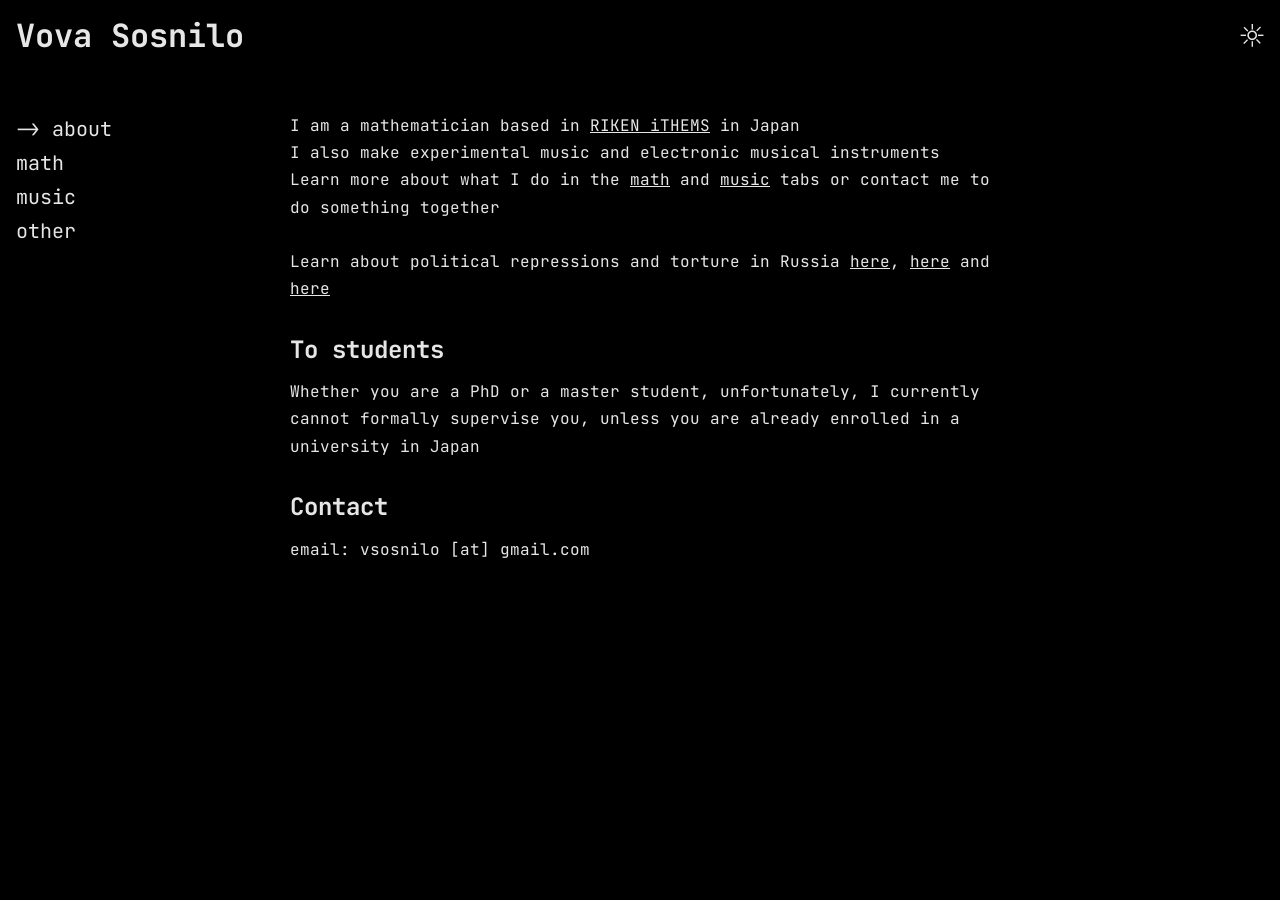
==== index.html @ 03378dba "Updated website" ====
<!doctype html>
<html lang="en">
<head>
  <meta charset="utf-8">
  <meta name="viewport" content="width=device-width, initial-scale=1">
  <title>Minimal Website</title>
  <link rel="preconnect" href="https://fonts.googleapis.com">
  <link rel="preconnect" href="https://fonts.gstatic.com" crossorigin>
  <link href="https://fonts.googleapis.com/css2?family=JetBrains+Mono:wght@400;700&display=swap" rel="stylesheet">
  <link rel="stylesheet" href="style.css">
  <script>
    try {
      if (localStorage.getItem("theme") === "light") document.documentElement.classList.add("light");
    } catch (e) {}
  </script>
</head>
<body>
  <header id="site-header">
    <h1 id="site-title">Vova Sosnilo</h1>
    <h2><a href="index.html" aria-current="page">-&gt; about</a></h2>
    <h2><a href="math.html">math</a></h2>
    <h2><a href="music.html">music</a></h2>
    <h2><a href="other.html">other</a></h2>
  </header>
  <button id="theme-toggle" type="button" aria-label="Switch to light mode">☼</button>
  <main>
    <!--h2>About</h2-->
    <p>
      I am a mathematician based in <a href="https://ithems.riken.jp/">RIKEN iTHEMS</a> in Japan
      <br>
      I also make experimental music and electronic musical instruments
      <br>
      Learn more about what I do in the <a href="Math.html">math</a> and <a href="Music.html">music</a> tabs or contact me to do something together 
    </p>
    <p>
      Learn about political repressions and torture in Russia <a href="https://docs.google.com/document/d/12ydLfhOT-1nquaW8K4c5-tHAicD6x01sXM4xNtuxARg/">here</a>, <a href="https://theins.ru/news/292218">here</a> and <a href="https://ovd.info/en/russia-repressions-db">here</a>
    </p>
    <br>

    <h2>To students</h2>
    <p>
      Whether you are a PhD or a master student, unfortunately, I currently cannot formally supervise you, unless you are already enrolled in a university in Japan
    </p>
    <br>

    <h2>Contact</h2>
    <p>
      email: vsosnilo [at] gmail.com
    </p>
    <br>
  </main>
  <script>
    const toggle = document.getElementById("theme-toggle");
    function showIcon(light) {
      toggle.textContent = light ? "☾" : "☼";
      toggle.setAttribute("aria-label", light ? "Switch to dark mode" : "Switch to light mode");
    }
    showIcon(document.documentElement.classList.contains("light"));
    toggle.addEventListener("click", () => {
      const light = document.documentElement.classList.toggle("light");
      showIcon(light);
      try {
        localStorage.setItem("theme", light ? "light" : "dark");
      } catch (e) {}
    });
  </script>
</body>
</html>
---- style.css ----
:root {
  --bg: #000;
  --fg: #e6e6e6;
}

:root.light {
  --bg: #fff;
  --fg: #1a1a1a;
}

* {
  box-sizing: border-box;
  margin: 0;
  padding: 0;
}

/* Set on html and inherited, rather than forced on every element with *,
   so that MathJax can still use its own math fonts */
html,
button {
  font-family: "JetBrains Mono", monospace;
}

html,
body {
  min-height: 100%;
  background: var(--bg);
  color: var(--fg);
}

body {
  display: flex;
  align-items: flex-start;
  justify-content: center;
  min-height: 100vh;
  padding: 112px 16px 64px;
}

/* Invisible banner: scrolling text disappears under it */
body::before {
  content: "";
  position: fixed;
  top: 0;
  left: 0;
  right: 0;
  height: 110px;
  background: var(--bg);
  z-index: 1;
}

main {
  width: 100%;
  max-width: 70ch;
  font-size: 16px;
  line-height: 1.7;
}

main p + p {
  margin-top: 1.7em;
}

main h2 {
  font-size: 24px;
  margin-bottom: 8px;
}

main p + h2,
main ol + h2,
main ul + h2,
main .media + h2 {
  margin-top: 1.7em;
}

.media {
  display: block;
  width: 100%;
  margin-top: 1.7em;
  --plyr-color-main: var(--fg);
}

.covers {
  display: grid;
  grid-template-columns: repeat(auto-fit, minmax(15rem, 1fr));
  gap: 1.25rem;
}

.covers img {
  display: block;
  width: 100%;
  height: auto;
}

.stills {
  display: grid;
  grid-template-columns: repeat(auto-fit, minmax(16rem, 1fr));
  gap: 1.25rem;
}

.stills a {
  display: block;
}

.stills a:hover,
:root.light .stills a:hover {
  background: none;
}

.stills img {
  display: block;
  width: 100%;
  height: auto;
}

.stills figcaption {
  margin-top: 0.6em;
  font-size: 14px;
  line-height: 1.5;
}

.video-fallback {
  display: block;
  width: 100%;
  aspect-ratio: 16 / 9;
  border: 0;
}

main ol,
main ul {
  margin-top: 1em;
  padding-left: 3ch;
}

main li + li {
  margin-top: 1em;
}

.item {
  display: flex;
  justify-content: space-between;
  gap: 3ch;
}

.item-warning {
  margin-top: 0.5em;
  font-size: 14px;
}

.item-warning summary {
  cursor: pointer;
}

.item-warning p {
  margin-top: 0.5em;
}

.item-links {
  flex-shrink: 0;
  text-align: right;
  margin-right: -25ch;
}

a {
  color: inherit;
  text-decoration: underline;
}

a:hover {
  background: #fff;
  color: #000;
}

:root.light a:hover {
  background: #000;
  color: #fff;
}

#site-header {
  position: fixed;
  top: 16px;
  left: 16px;
  z-index: 2;
}

#site-header a {
  text-decoration: none;
}

#site-title {
  font-size: 32px;
  line-height: 40px;
  /* 16px top + 40px title + 56px = 112px, where the page content starts */
  margin-bottom: 56px;
}

#site-header h2 {
  font-size: 20px;
  font-weight: 400;
  line-height: 1.7;
}

#theme-toggle {
  position: fixed;
  top: 16px;
  right: 16px;
  z-index: 2;
  background: none;
  border: none;
  color: var(--fg);
  font-size: 40px;
  line-height: 1;
  cursor: pointer;
}
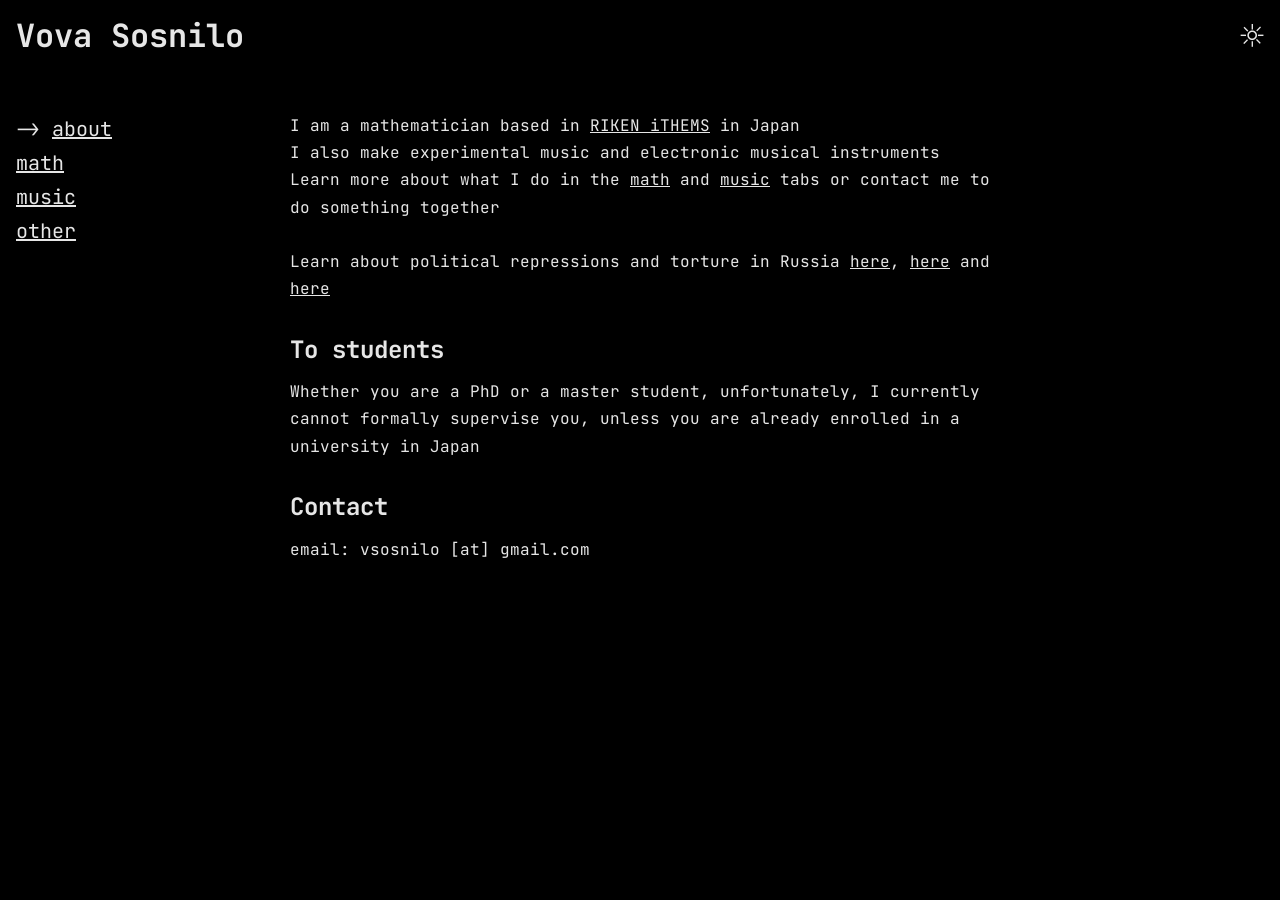
==== commit aa1013a8: "underlying header links" ====
--- a/index.html
+++ b/index.html
@@ -17,10 +17,10 @@
 <body>
   <header id="site-header">
     <h1 id="site-title">Vova Sosnilo</h1>
-    <h2><a href="index.html" aria-current="page">-&gt; about</a></h2>
-    <h2><a href="math.html">math</a></h2>
-    <h2><a href="music.html">music</a></h2>
-    <h2><a href="other.html">other</a></h2>
+    <h2><a href="index.html" aria-current="page"><span class="label-wide"><span class="arrow">-&gt;&nbsp;</span>about</span><span class="label-narrow"><span class="arrow">&gt;</span>about</span></a></h2>
+    <h2><a href="math.html"><span class="label-wide">math</span><span class="label-narrow">math</span></a></h2>
+    <h2><a href="music.html"><span class="label-wide">music</span><span class="label-narrow">music</span></a></h2>
+    <h2><a href="other.html"><span class="label-wide">other</span><span class="label-narrow">other</span></a></h2>
   </header>
   <button id="theme-toggle" type="button" aria-label="Switch to light mode">☼</button>
   <main>
@@ -30,7 +30,7 @@
       <br>
       I also make experimental music and electronic musical instruments
       <br>
-      Learn more about what I do in the <a href="Math.html">math</a> and <a href="Music.html">music</a> tabs or contact me to do something together 
+      Learn more about what I do in the <a href="math.html">math</a> and <a href="music.html">music</a> tabs or contact me to do something together 
     </p>
     <p>
       Learn about political repressions and torture in Russia <a href="https://docs.google.com/document/d/12ydLfhOT-1nquaW8K4c5-tHAicD6x01sXM4xNtuxARg/">here</a>, <a href="https://theins.ru/news/292218">here</a> and <a href="https://ovd.info/en/russia-repressions-db">here</a>
--- a/style.css
+++ b/style.css
@@ -181,10 +181,6 @@
   z-index: 2;
 }
 
-#site-header a {
-  text-decoration: none;
-}
-
 #site-title {
   font-size: 32px;
   line-height: 40px;
@@ -196,6 +192,16 @@
   font-size: 20px;
   font-weight: 400;
   line-height: 1.7;
+}
+
+/* Menu labels: .label-narrow replaces .label-wide on small screens */
+#site-header .label-narrow {
+  display: none;
+}
+
+/* inline-block keeps the link underline off the current-page arrow */
+#site-header .arrow {
+  display: inline-block;
 }
 
 #theme-toggle {
@@ -210,3 +216,51 @@
   line-height: 1;
   cursor: pointer;
 }
+
+/* Narrow screens: the fixed side menu would overlap the text, so put the
+   header in the page flow above main and list the menu horizontally */
+@media (max-width: 900px) {
+  body {
+    flex-direction: column;
+    justify-content: flex-start;
+    align-items: center;
+    padding: 16px 16px 64px;
+  }
+
+  body::before {
+    display: none;
+  }
+
+  #site-header {
+    position: static;
+    width: 100%;
+    max-width: 70ch;
+    display: flex;
+    flex-wrap: wrap;
+    column-gap: 2ch;
+    margin-bottom: 32px;
+  }
+
+  #site-title {
+    flex-basis: 100%;
+    /* Leave room for the theme toggle in the top right corner */
+    padding-right: 48px;
+    margin-bottom: 16px;
+  }
+
+  #theme-toggle {
+    position: absolute;
+  }
+
+  .item-links {
+    margin-right: 0;
+  }
+
+  #site-header .label-wide {
+    display: none;
+  }
+
+  #site-header .label-narrow {
+    display: inline;
+  }
+}
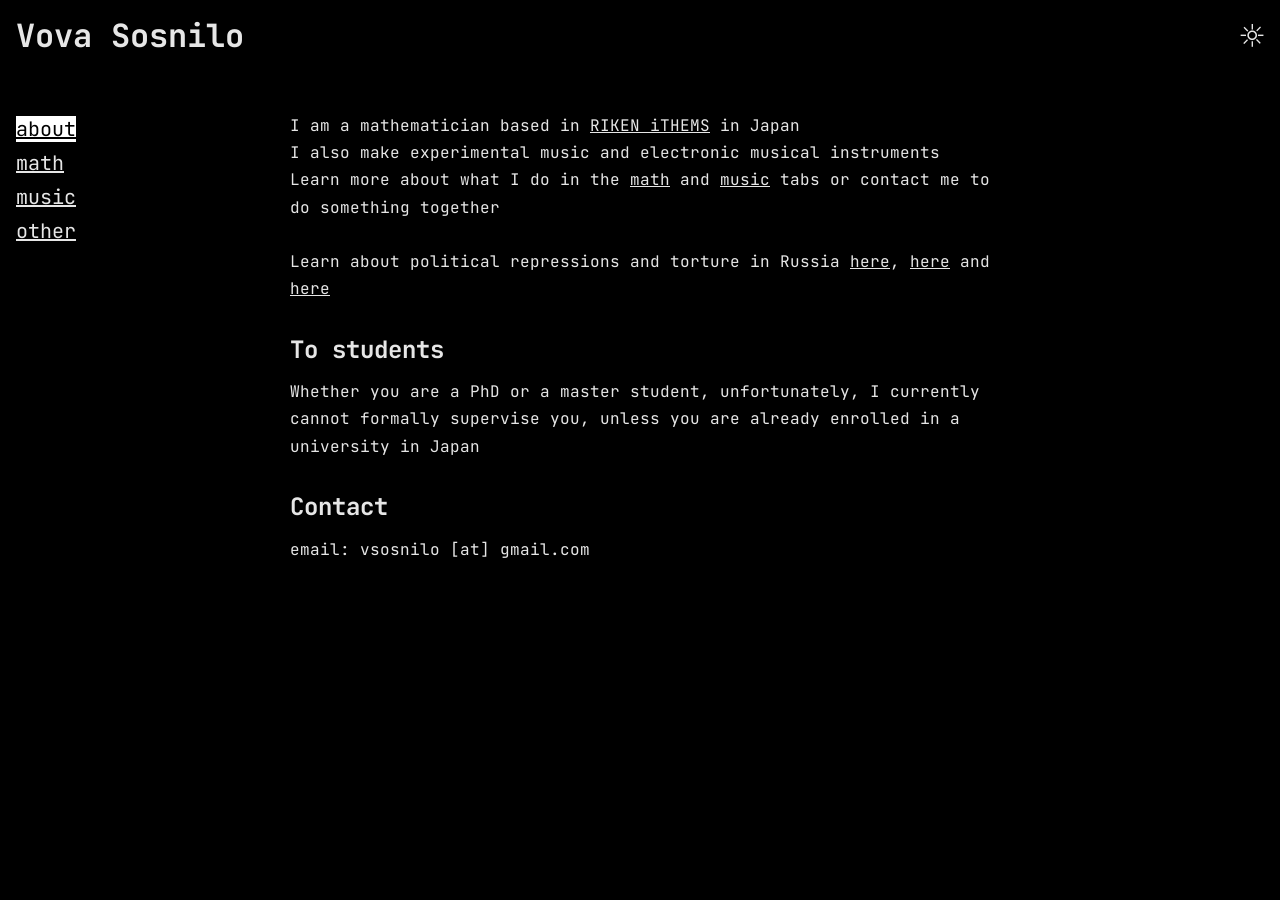
==== commit 62b1f5cc: "arrows removed :(" ====
--- a/index.html
+++ b/index.html
@@ -3,7 +3,7 @@
 <head>
   <meta charset="utf-8">
   <meta name="viewport" content="width=device-width, initial-scale=1">
-  <title>Minimal Website</title>
+  <title>Vova Sosnilo's Website</title>
   <link rel="preconnect" href="https://fonts.googleapis.com">
   <link rel="preconnect" href="https://fonts.gstatic.com" crossorigin>
   <link href="https://fonts.googleapis.com/css2?family=JetBrains+Mono:wght@400;700&display=swap" rel="stylesheet">
@@ -17,7 +17,7 @@
 <body>
   <header id="site-header">
     <h1 id="site-title">Vova Sosnilo</h1>
-    <h2><a href="index.html" aria-current="page"><span class="label-wide"><span class="arrow">-&gt;&nbsp;</span>about</span><span class="label-narrow"><span class="arrow">&gt;</span>about</span></a></h2>
+    <h2><a href="index.html" aria-current="page"><span class="label-wide">about</span><span class="label-narrow">about</span></a></h2>
     <h2><a href="math.html"><span class="label-wide">math</span><span class="label-narrow">math</span></a></h2>
     <h2><a href="music.html"><span class="label-wide">music</span><span class="label-narrow">music</span></a></h2>
     <h2><a href="other.html"><span class="label-wide">other</span><span class="label-narrow">other</span></a></h2>
--- a/style.css
+++ b/style.css
@@ -14,8 +14,7 @@
   padding: 0;
 }
 
-/* Set on html and inherited, rather than forced on every element with *,
-   so that MathJax can still use its own math fonts */
+/* MathJax can still use its own math fonts */
 html,
 button {
   font-family: "JetBrains Mono", monospace;
@@ -199,9 +198,15 @@
   display: none;
 }
 
-/* inline-block keeps the link underline off the current-page arrow */
-#site-header .arrow {
-  display: inline-block;
+/* Current page: highlighted the same way as a hovered link */
+#site-header a[aria-current="page"] {
+  background: #fff;
+  color: #000;
+}
+
+:root.light #site-header a[aria-current="page"] {
+  background: #000;
+  color: #fff;
 }
 
 #theme-toggle {
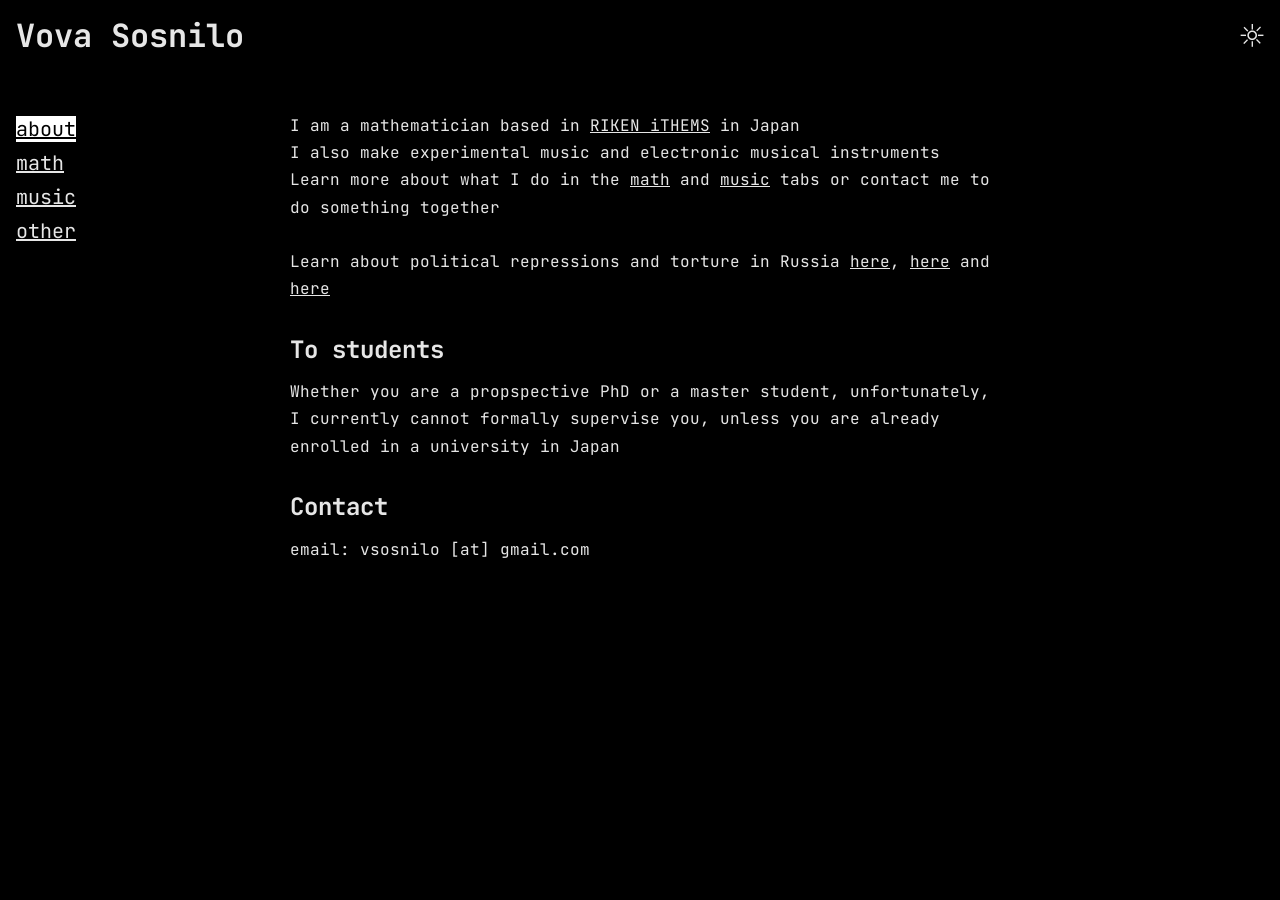
==== commit 3c7a5770: "correction" ====
--- a/index.html
+++ b/index.html
@@ -39,7 +39,7 @@
 
     <h2>To students</h2>
     <p>
-      Whether you are a PhD or a master student, unfortunately, I currently cannot formally supervise you, unless you are already enrolled in a university in Japan
+      Whether you are a propspective PhD or a master student, unfortunately, I currently cannot formally supervise you, unless you are already enrolled in a university in Japan
     </p>
     <br>
 
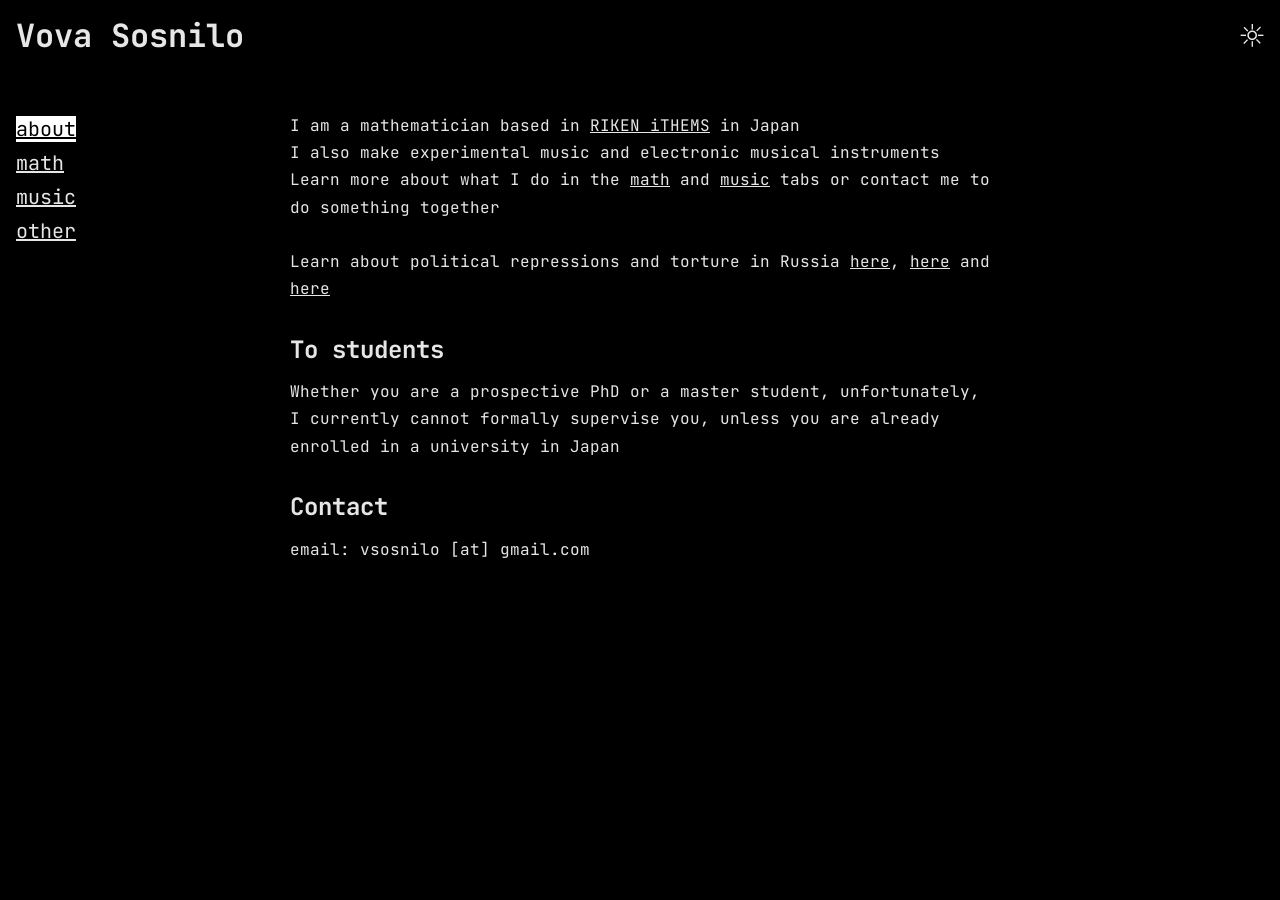
==== commit 999f4699: "typo" ====
--- a/index.html
+++ b/index.html
@@ -39,7 +39,7 @@
 
     <h2>To students</h2>
     <p>
-      Whether you are a propspective PhD or a master student, unfortunately, I currently cannot formally supervise you, unless you are already enrolled in a university in Japan
+      Whether you are a prospective PhD or a master student, unfortunately, I currently cannot formally supervise you, unless you are already enrolled in a university in Japan
     </p>
     <br>
 
